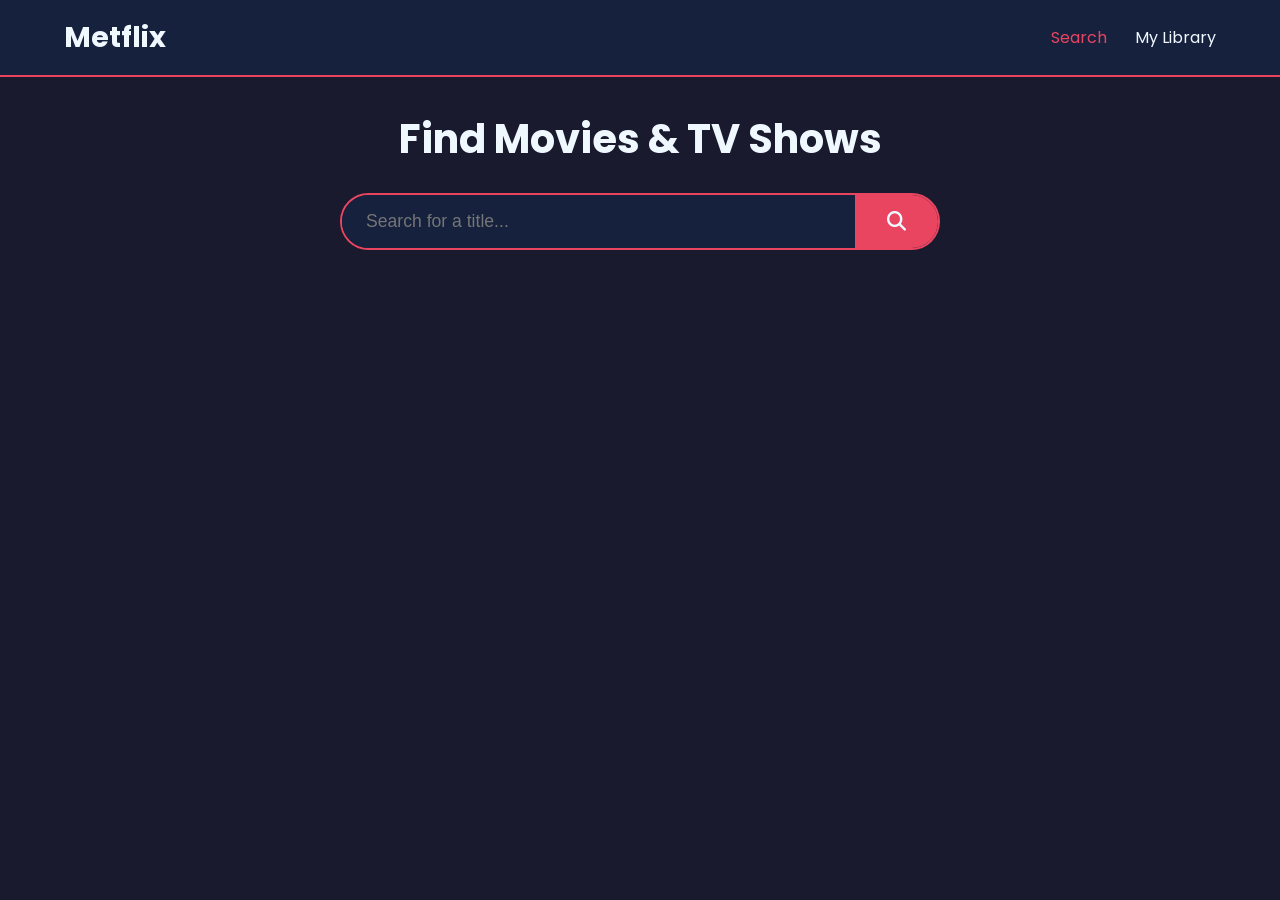
==== index.html @ bb4ebc9b "initial commit" ====
<!DOCTYPE html>
<html lang="en">
<head>
    <meta charset="UTF-8">
    <meta name="viewport" content="width=device-width, initial-scale=1.0">
    <title>Metflix - Find Your Next Watch</title>
    <link rel="stylesheet" href="css/style.css">
    <link rel="stylesheet" href="https://cdnjs.cloudflare.com/ajax/libs/font-awesome/6.5.2/css/all.min.css"/>
</head>
<body>
    <header>
        <div class="container">
            <a href="index.html" class="logo">Metflix</a>
            <nav>
                <a href="index.html" class="active">Search</a>
                <a href="library.html">My Library</a>
            </nav>
        </div>
    </header>

    <main>
        <section id="search-section">
            <div class="container">
                <h1>Find Movies & TV Shows</h1>
                <form id="search-form">
                    <input type="text" id="search-input" placeholder="Search for a title..." autocomplete="off">
                    <button type="submit"><i class="fas fa-search"></i></button>
                </form>
            </div>
        </section>

        <section id="results-section">
            <div class="container">
                <div id="results-grid">
                    </div>
            </div>
        </section>
    </main>

    <div id="details-modal" class="modal-overlay hidden">
        <div class="modal-content">
            </div>
    </div>

    <script src="js/main.js"></script>
</body>
</html>
---- css/style.css ----
@import url('https://fonts.googleapis.com/css2?family=Poppins:wght@300;400;600;700&display=swap');

:root {
    --primary-color: #1a1a2e;
    --secondary-color: #16213e;
    --accent-color: #e94560;
    --text-color: #f0f8ff;
}

* { margin: 0; padding: 0; box-sizing: border-box; }

body {
    font-family: 'Poppins', sans-serif;
    background-color: var(--primary-color);
    color: var(--text-color);
}

.container { width: 90%; max-width: 1200px; margin: 0 auto; }

header {
    background-color: var(--secondary-color);
    padding: 1rem 0;
    border-bottom: 2px solid var(--accent-color);
}
header .container {
    display: flex;
    justify-content: space-between;
    align-items: center;
}
.logo { font-size: 1.8rem; font-weight: 700; color: var(--text-color); text-decoration: none; }
nav a { color: var(--text-color); text-decoration: none; margin-left: 1.5rem; font-weight: 400; transition: color 0.3s; }
nav a:hover, nav a.active { color: var(--accent-color); }

main { padding: 2rem 0; }
#search-section { text-align: center; margin-bottom: 3rem; }
h1 { font-size: 2.5rem; margin-bottom: 1.5rem; }

#search-form {
    display: flex;
    max-width: 600px;
    margin: 0 auto;
    border: 2px solid var(--accent-color);
    border-radius: 50px;
    overflow: hidden;
}
#search-input {
    flex-grow: 1;
    border: none;
    padding: 1rem 1.5rem;
    font-size: 1.1rem;
    background-color: var(--secondary-color);
    color: var(--text-color);
}
#search-input:focus { outline: none; }
#search-form button {
    background-color: var(--accent-color);
    border: none;
    color: var(--text-color);
    padding: 0 2rem;
    font-size: 1.2rem;
    cursor: pointer;
}

.results-grid {
    display: grid;
    grid-template-columns: repeat(auto-fill, minmax(200px, 1fr));
    gap: 1.5rem;
}
.movie-card {
    background-color: var(--secondary-color);
    border-radius: 8px;
    overflow: hidden;
    cursor: pointer;
    transition: transform 0.3s;
}
.movie-card:hover { transform: scale(1.05); }
.movie-card img { width: 100%; display: block; }
.movie-card-title { padding: 0.5rem; text-align: center; font-weight: 600; white-space: nowrap; overflow: hidden; text-overflow: ellipsis;}

/* Modal Styles */
.modal-overlay {
    position: fixed; top: 0; left: 0;
    width: 100%; height: 100%;
    background: rgba(0,0,0,0.8);
    display: flex; justify-content: center; align-items: center;
    opacity: 0; pointer-events: none; transition: opacity 0.3s;
}
.modal-overlay:not(.hidden) { opacity: 1; pointer-events: auto; }

.modal-content {
    background: var(--secondary-color);
    width: 90%; max-width: 800px;
    max-height: 90vh; overflow-y: auto;
    border-radius: 8px;
    padding: 2rem;
    display: flex;
    gap: 2rem;
    position: relative;
}
.modal-poster img { max-width: 250px; border-radius: 8px; }
.modal-details h2 { font-size: 2.2rem; margin-bottom: 1rem; }
.modal-details p { margin-bottom: 1rem; line-height: 1.6; }
.rating { font-weight: 700; color: #f5c518; }
.close-modal {
    position: absolute; top: 15px; right: 20px;
    background: none; border: none; color: var(--text-color);
    font-size: 2rem; cursor: pointer;
}
.watchlist-btns button {
    background: var(--accent-color);
    border: none; color: var(--text-color);
    padding: 0.75rem 1.5rem; margin-right: 1rem;
    border-radius: 5px; cursor: pointer; font-size: 1rem;
}
.watchlist-btns button.remove { background: #555; }

/* Library Page */
.watchlist { margin-bottom: 3rem; }
.watchlist h2 { font-size: 2rem; border-bottom: 2px solid var(--accent-color); padding-bottom: 0.5rem; margin-bottom: 1.5rem;}
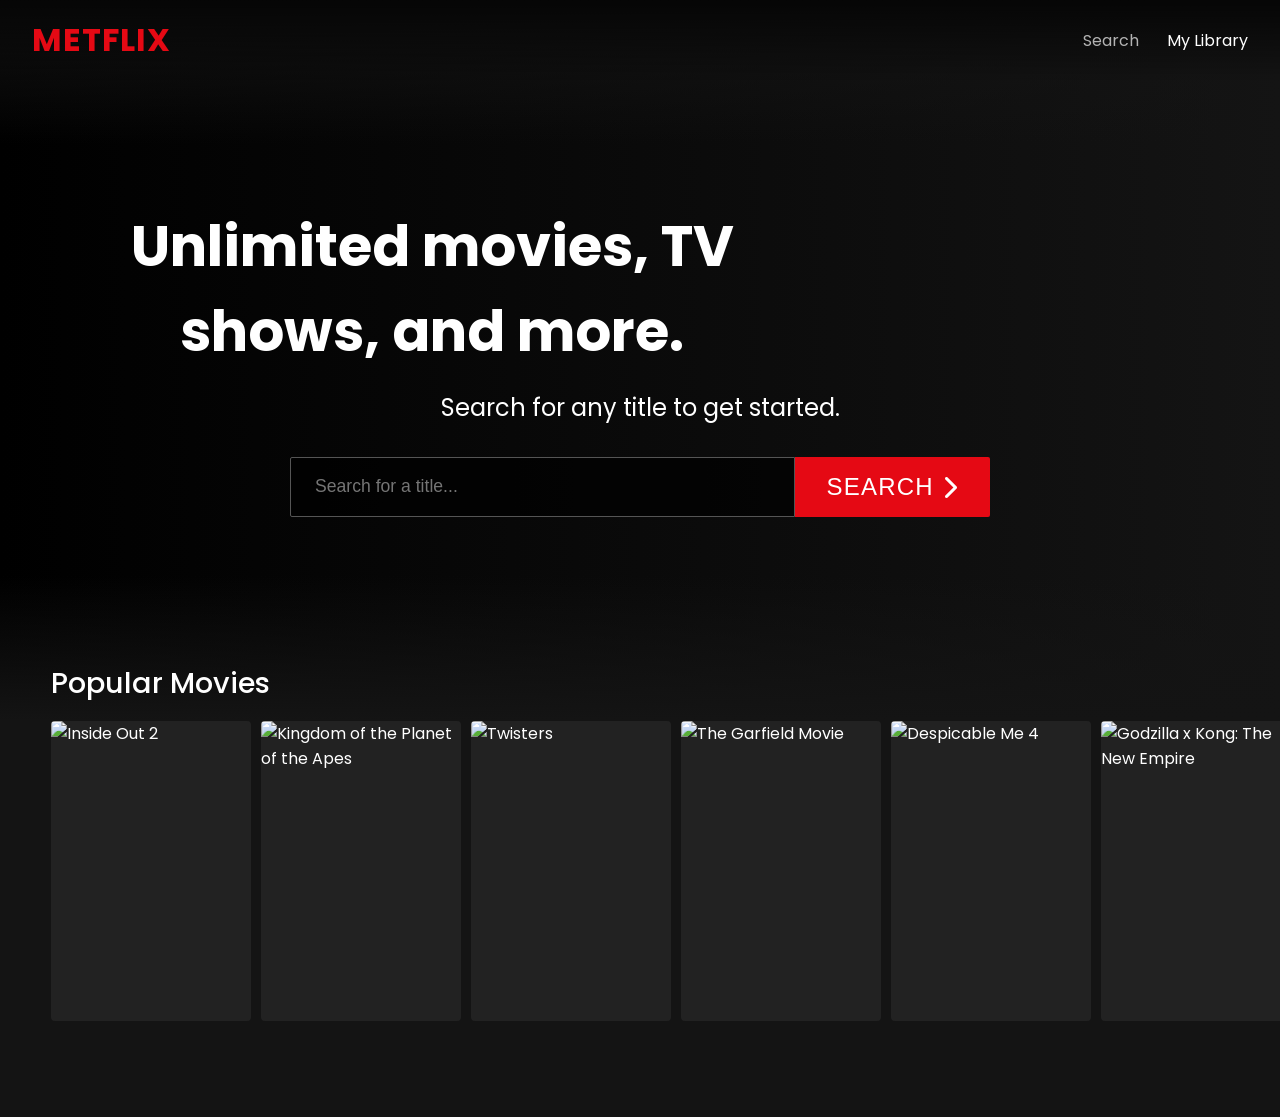
==== commit 632e0886: "Latest feat: Implement Netflix-inspired redesign and placeholder data    This commit introduces a co" ====
--- a/index.html
+++ b/index.html
@@ -3,9 +3,10 @@
 <head>
     <meta charset="UTF-8">
     <meta name="viewport" content="width=device-width, initial-scale=1.0">
+    <meta name="description" content="Search for movies and TV shows to add to your personal watchlist.">
     <title>Metflix - Find Your Next Watch</title>
     <link rel="stylesheet" href="css/style.css">
-    <link rel="stylesheet" href="https://cdnjs.cloudflare.com/ajax/libs/font-awesome/6.5.2/css/all.min.css"/>
+    <link rel="stylesheet" href="https://cdnjs.cloudflare.com/ajax/libs/font-awesome/6.5.2/css/all.min.css" integrity="sha512-SnH5WK+bZxgPHs44uWIX+LLJAJ9/2PkPKZ5QiAj6Ta86w+fsb2TkcmfRyVX3pBnMFcV7oQPJkl9QevSCWr3W6A==" crossorigin="anonymous" referrerpolicy="no-referrer" />
 </head>
 <body>
     <header>
@@ -19,27 +20,33 @@
     </header>
 
     <main>
-        <section id="search-section">
-            <div class="container">
-                <h1>Find Movies & TV Shows</h1>
+        <section class="hero">
+            <div class="hero-background"></div>
+            <div class="hero-overlay"></div>
+            <div class="hero-content container">
+                <h1>Unlimited movies, TV shows, and more.</h1>
+                <p>Search for any title to get started.</p>
                 <form id="search-form">
+                    <label for="search-input" class="sr-only">Search for a title</label>
                     <input type="text" id="search-input" placeholder="Search for a title..." autocomplete="off">
-                    <button type="submit"><i class="fas fa-search"></i></button>
+                    <button type="submit">
+                        <span>Search</span>
+                        <i class="fas fa-chevron-right"></i>
+                    </button>
                 </form>
             </div>
         </section>
 
-        <section id="results-section">
-            <div class="container">
-                <div id="results-grid">
-                    </div>
-            </div>
+        <section id="results-section" class="movie-rows-container">
+            <!-- Movie rows will be populated here by JavaScript -->
         </section>
     </main>
 
-    <div id="details-modal" class="modal-overlay hidden">
+    <div id="details-modal" class="modal-overlay hidden" role="dialog" aria-modal="true" aria-labelledby="modal-title">
         <div class="modal-content">
-            </div>
+            <h2 id="modal-title" class="sr-only">Movie Details</h2>
+            <!-- Modal content will be populated here by JavaScript -->
+        </div>
     </div>
 
     <script src="js/main.js"></script>
--- a/css/style.css
+++ b/css/style.css
@@ -1,13 +1,19 @@
-@import url('https://fonts.googleapis.com/css2?family=Poppins:wght@300;400;600;700&display=swap');
+@import url('https://fonts.googleapis.com/css2?family=Poppins:wght@300;400;500;700&display=swap');
 
 :root {
-    --primary-color: #1a1a2e;
-    --secondary-color: #16213e;
-    --accent-color: #e94560;
-    --text-color: #f0f8ff;
-}
-
-* { margin: 0; padding: 0; box-sizing: border-box; }
+    --primary-color: #141414;
+    --secondary-color: #222;
+    --accent-color: #E50914;
+    --text-color: #fff;
+    --card-width: 200px;
+    --card-height: 300px;
+}
+
+* {
+    margin: 0;
+    padding: 0;
+    box-sizing: border-box;
+}
 
 body {
     font-family: 'Poppins', sans-serif;
@@ -15,80 +21,206 @@
     color: var(--text-color);
 }
 
-.container { width: 90%; max-width: 1200px; margin: 0 auto; }
-
+.container {
+    width: 95%;
+    max-width: 1400px;
+    margin: 0 auto;
+}
+
+/* --- HEADER --- */
 header {
-    background-color: var(--secondary-color);
+    background: linear-gradient(to bottom, rgba(0,0,0,0.7), rgba(0,0,0,0));
     padding: 1rem 0;
-    border-bottom: 2px solid var(--accent-color);
-}
+    position: fixed;
+    top: 0;
+    width: 100%;
+    z-index: 10;
+}
+
 header .container {
     display: flex;
     justify-content: space-between;
     align-items: center;
 }
-.logo { font-size: 1.8rem; font-weight: 700; color: var(--text-color); text-decoration: none; }
-nav a { color: var(--text-color); text-decoration: none; margin-left: 1.5rem; font-weight: 400; transition: color 0.3s; }
-nav a:hover, nav a.active { color: var(--accent-color); }
-
-main { padding: 2rem 0; }
-#search-section { text-align: center; margin-bottom: 3rem; }
-h1 { font-size: 2.5rem; margin-bottom: 1.5rem; }
+
+.logo {
+    font-size: 2rem;
+    font-weight: 700;
+    color: var(--accent-color);
+    text-decoration: none;
+    text-transform: uppercase;
+    letter-spacing: 1px;
+}
+
+nav a {
+    color: var(--text-color);
+    text-decoration: none;
+    margin-left: 1.5rem;
+    font-weight: 400;
+    transition: color 0.3s;
+}
+
+nav a:hover, nav a.active {
+    color: #b3b3b3;
+}
+
+/* --- HERO SECTION --- */
+.hero {
+    height: 80vh;
+    min-height: 600px;
+    position: relative;
+    display: flex;
+    align-items: center;
+    justify-content: center;
+    text-align: center;
+}
+
+.hero-background {
+    position: absolute;
+    top: 0;
+    left: 0;
+    width: 100%;
+    height: 100%;
+    background: linear-gradient(to right, #000, #141414); /* Placeholder gradient */
+    /* You can replace the gradient with a background image like this: */
+    /* background-image: url('path/to/your/hero-image.jpg'); */
+    background-size: cover;
+    background-position: center;
+}
+
+.hero-overlay {
+    position: absolute;
+    top: 0;
+    left: 0;
+    width: 100%;
+    height: 100%;
+    background: linear-gradient(to top, rgba(20,20,20,1) 0%, rgba(20,20,20,0) 20%, rgba(20,20,20,0) 80%, rgba(20,20,20,1) 100%);
+}
+
+.hero-content {
+    position: relative;
+    z-index: 2;
+}
+
+.hero-content h1 {
+    font-size: 3.5rem;
+    font-weight: 700;
+    max-width: 800px;
+}
+
+.hero-content p {
+    font-size: 1.5rem;
+    margin: 1rem 0 2rem;
+}
 
 #search-form {
     display: flex;
-    max-width: 600px;
+    max-width: 700px;
     margin: 0 auto;
-    border: 2px solid var(--accent-color);
-    border-radius: 50px;
-    overflow: hidden;
-}
+    height: 60px;
+}
+
 #search-input {
     flex-grow: 1;
-    border: none;
+    border: 1px solid #555;
     padding: 1rem 1.5rem;
     font-size: 1.1rem;
-    background-color: var(--secondary-color);
-    color: var(--text-color);
-}
-#search-input:focus { outline: none; }
+    background-color: rgba(0,0,0,0.7);
+    color: var(--text-color);
+    border-radius: 2px 0 0 2px;
+}
+#search-input:focus {
+    outline: 2px solid var(--accent-color);
+}
+
 #search-form button {
     background-color: var(--accent-color);
     border: none;
     color: var(--text-color);
     padding: 0 2rem;
-    font-size: 1.2rem;
+    font-size: 1.5rem;
     cursor: pointer;
-}
-
-.results-grid {
-    display: grid;
-    grid-template-columns: repeat(auto-fill, minmax(200px, 1fr));
-    gap: 1.5rem;
-}
+    display: flex;
+    align-items: center;
+    gap: 0.5rem;
+    border-radius: 0 2px 2px 0;
+    text-transform: uppercase;
+    letter-spacing: 0.05em;
+}
+#search-form button:hover {
+    background-color: #f40612;
+}
+
+/* --- MOVIE ROWS --- */
+.movie-rows-container {
+    padding: 2rem 0;
+    margin-top: -10vh; /* Pull the rows up into the hero gradient */
+    position: relative;
+    z-index: 5;
+}
+
+.movie-row {
+    margin-bottom: 3rem;
+}
+
+.row-title {
+    font-size: 1.8rem;
+    font-weight: 500;
+    margin-bottom: 1rem;
+    padding-left: 4%; /* Align with container padding */
+}
+
+.row-content {
+    display: flex;
+    overflow-x: auto;
+    overflow-y: hidden;
+    padding: 0 4% 1rem; /* Align with container padding and add space for scrollbar */
+    scrollbar-width: thin;
+    scrollbar-color: #333 transparent;
+}
+.row-content::-webkit-scrollbar {
+    height: 8px;
+}
+.row-content::-webkit-scrollbar-thumb {
+    background-color: #333;
+    border-radius: 10px;
+}
+
 .movie-card {
-    background-color: var(--secondary-color);
-    border-radius: 8px;
+    width: var(--card-width);
+    height: var(--card-height);
+    flex-shrink: 0;
+    margin-right: 10px;
+    border-radius: 4px;
     overflow: hidden;
     cursor: pointer;
-    transition: transform 0.3s;
-}
-.movie-card:hover { transform: scale(1.05); }
-.movie-card img { width: 100%; display: block; }
-.movie-card-title { padding: 0.5rem; text-align: center; font-weight: 600; white-space: nowrap; overflow: hidden; text-overflow: ellipsis;}
-
-/* Modal Styles */
+    transition: transform 0.2s ease-in-out, filter 0.2s;
+    background-color: var(--secondary-color);
+}
+.movie-card img {
+    width: 100%;
+    height: 100%;
+    object-fit: cover;
+}
+.movie-card:hover {
+    transform: scale(1.05);
+    z-index: 5;
+    filter: brightness(1.1);
+}
+
+/* --- MODAL STYLES --- */
 .modal-overlay {
     position: fixed; top: 0; left: 0;
     width: 100%; height: 100%;
-    background: rgba(0,0,0,0.8);
+    background: rgba(0,0,0,0.85);
     display: flex; justify-content: center; align-items: center;
     opacity: 0; pointer-events: none; transition: opacity 0.3s;
+    z-index: 100;
 }
 .modal-overlay:not(.hidden) { opacity: 1; pointer-events: auto; }
 
 .modal-content {
-    background: var(--secondary-color);
+    background: #181818;
     width: 90%; max-width: 800px;
     max-height: 90vh; overflow-y: auto;
     border-radius: 8px;
@@ -99,21 +231,50 @@
 }
 .modal-poster img { max-width: 250px; border-radius: 8px; }
 .modal-details h2 { font-size: 2.2rem; margin-bottom: 1rem; }
-.modal-details p { margin-bottom: 1rem; line-height: 1.6; }
-.rating { font-weight: 700; color: #f5c518; }
+.modal-details p { margin-bottom: 1rem; line-height: 1.6; color: #ccc; }
+.rating { font-weight: 700; color: #46d369; }
 .close-modal {
     position: absolute; top: 15px; right: 20px;
-    background: none; border: none; color: var(--text-color);
-    font-size: 2rem; cursor: pointer;
+    background: #333; border: none; color: var(--text-color);
+    font-size: 1.5rem; cursor: pointer;
+    width: 36px; height: 36px; border-radius: 50%;
+    display: flex; align-items: center; justify-content: center;
 }
 .watchlist-btns button {
-    background: var(--accent-color);
-    border: none; color: var(--text-color);
+    background: rgba(255,255,255,0.2);
+    border: 1px solid #fff; color: var(--text-color);
     padding: 0.75rem 1.5rem; margin-right: 1rem;
     border-radius: 5px; cursor: pointer; font-size: 1rem;
-}
-.watchlist-btns button.remove { background: #555; }
-
-/* Library Page */
+    transition: background-color 0.2s;
+}
+.watchlist-btns button:hover {
+    background: rgba(255,255,255,0.3);
+}
+.watchlist-btns button.remove { background: var(--accent-color); border-color: var(--accent-color); }
+
+/* --- LIBRARY PAGE --- */
+.library-header {
+    padding-top: 8rem; /* Offset for fixed header */
+    padding-bottom: 2rem;
+    border-bottom: 1px solid #333;
+}
 .watchlist { margin-bottom: 3rem; }
-.watchlist h2 { font-size: 2rem; border-bottom: 2px solid var(--accent-color); padding-bottom: 0.5rem; margin-bottom: 1.5rem;}+.watchlist h2 { font-size: 2rem; padding-bottom: 0.5rem; margin-bottom: 1.5rem; }
+#watchlist-grid, #completed-grid {
+    display: grid;
+    grid-template-columns: repeat(auto-fill, minmax(var(--card-width), 1fr));
+    gap: 1.5rem;
+}
+
+/* For screen-reader only content */
+.sr-only {
+  position: absolute;
+  width: 1px;
+  height: 1px;
+  padding: 0;
+  margin: -1px;
+  overflow: hidden;
+  clip: rect(0, 0, 0, 0);
+  white-space: nowrap;
+  border-width: 0;
+}
